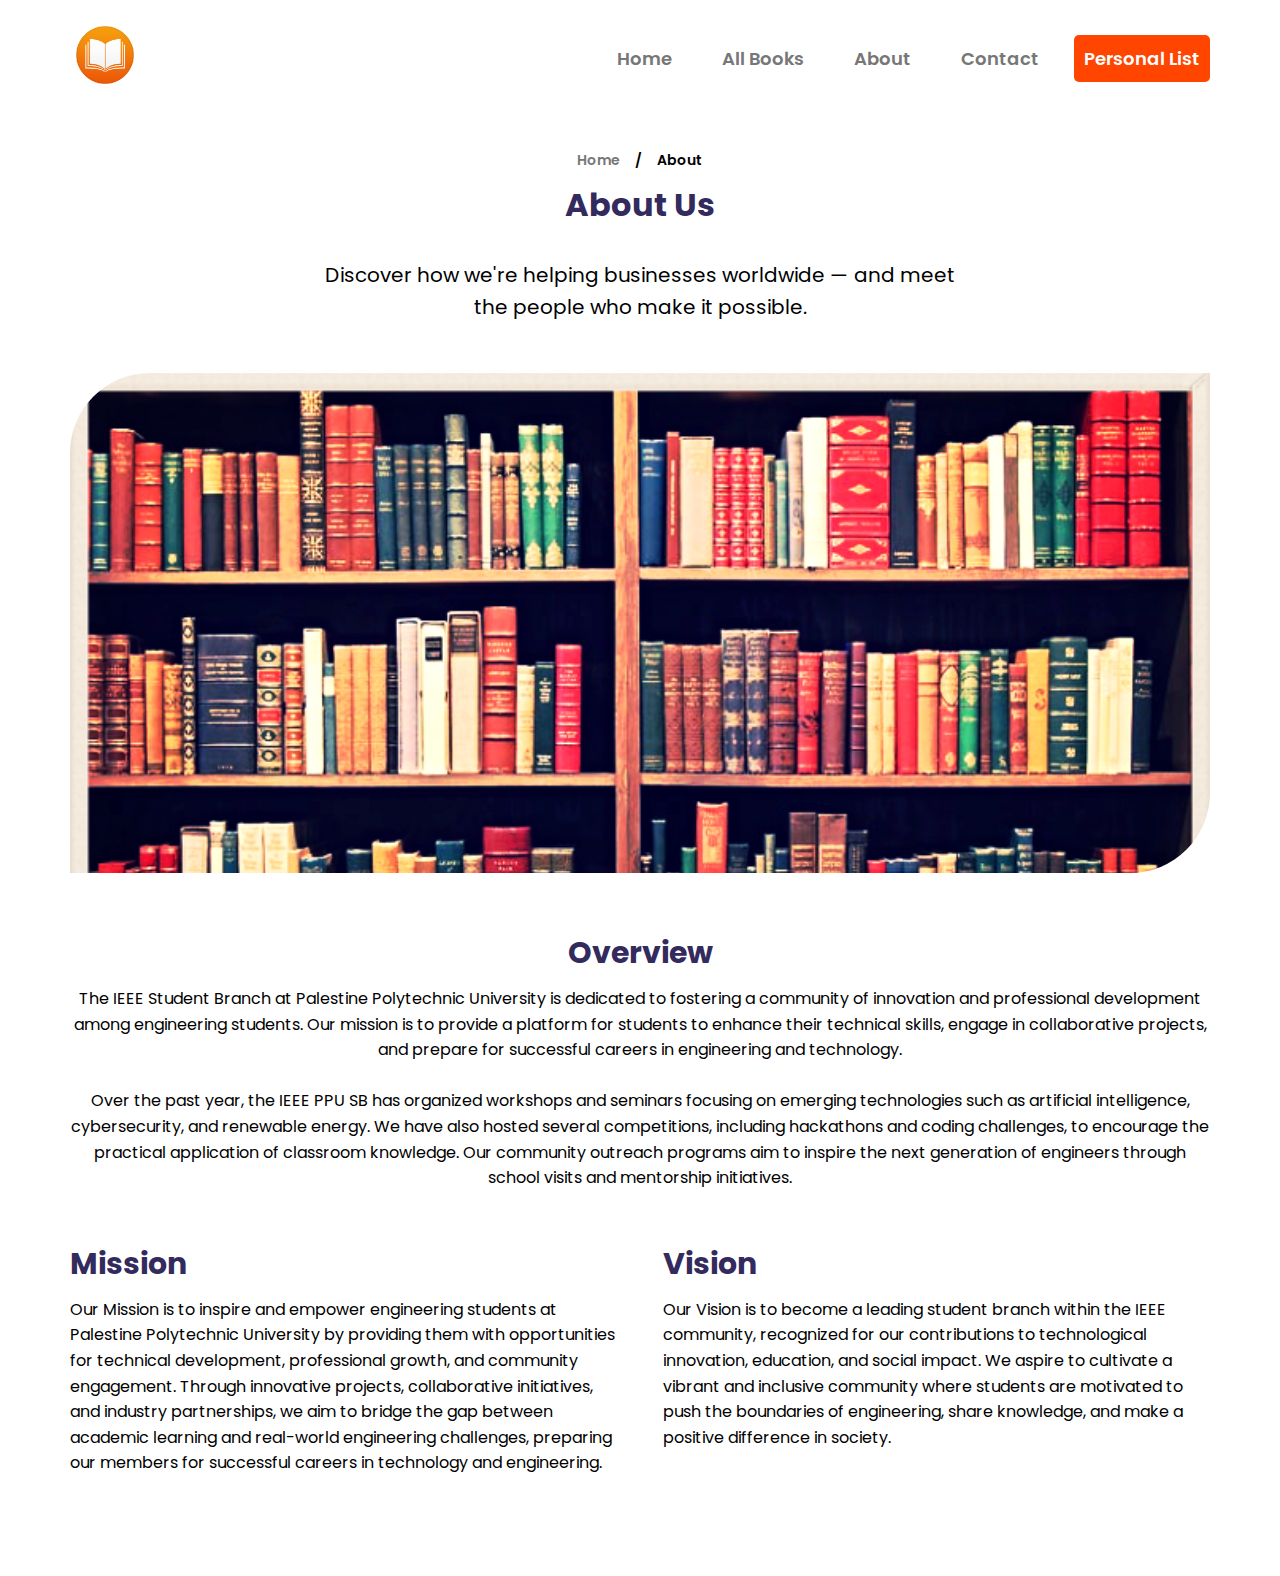
==== about.html @ 772a3d78 "create mobile sidebar" ====
<!DOCTYPE html>
<html lang="en">
  <head>
    <meta charset="UTF-8" />
    <meta name="viewport" content="width=device-width, initial-scale=1.0" />
    <!-- Title Tags -->
    <title>Document</title>
    <!-- Home Css File -->
    <link rel="stylesheet" href="./css/home.css" />
    <!-- Main Css File -->
    <link rel="stylesheet" href="./css/about.css" />
    <!-- Google Font Library -->
    <link rel="preconnect" href="https://fonts.googleapis.com" />
    <link rel="preconnect" href="https://fonts.gstatic.com" crossorigin />
    <link
      href="https://fonts.googleapis.com/css2?family=Poppins:ital,wght@0,100;0,200;0,300;0,400;0,500;0,600;0,700;0,800;0,900;1,100;1,200;1,300;1,400;1,500;1,600;1,700;1,800;1,900&display=swap"
      rel="stylesheet"
    />
    <!-- Font Awesome Library -->
    <link
      rel="stylesheet"
      href="https://cdnjs.cloudflare.com/ajax/libs/font-awesome/6.0.0-beta3/css/all.min.css"
    />
  </head>
  <body>
    <!-- Start Header Section -->
    <header class="header">
      <div class="container">
        <div class="logo">
          <img src="./assest/logo.png" alt="logo" />
        </div>
        <i id="menu-bars" class="fa-solid fa-bars"></i>
        <nav class="navbar">
          <ul class="sidebar">
            <li class="close-sidebar" id="close-sidebar">&times;</li>
            <li class="image">
              <img src="./assest/logo.png" alt="" />
            </li>
            <li><a href="./index.html">Home</a></li>
            <li><a href="./allBooks.html">All Books</a></li>
            <li><a href="./about.html">About</a></li>
            <li><a href="#Contact">Contact</a></li>
            <li><a href="./personalList.html">Personal List</a></li>
          </ul>
        </nav>
      </div>
    </header>
    <!-- End Header Section -->
    <!-- Start About Section -->
    <div class="about-us">
      <div class="container">
        <ul>
          <li>
            <a href="/">Home</a>
          </li>
          <li>/</li>
          <li>About</li>
        </ul>

        <div class="header-of-about">
          <h1>About Us</h1>
          <p>
            Discover how we're helping businesses worldwide — and meet the
            people who make it possible.
          </p>
        </div>

        <div class="image">
          <img src="./assest//art-gallery.png" alt="" />
        </div>
        <div class="overview">
          <h2>Overview</h2>
          <p>
            The IEEE Student Branch at Palestine Polytechnic University is
            dedicated to fostering a community of innovation and professional
            development among engineering students. Our mission is to provide a
            platform for students to enhance their technical skills, engage in
            collaborative projects, and prepare for successful careers in
            engineering and technology. <br />
            <br />
            Over the past year, the IEEE PPU SB has organized workshops and
            seminars focusing on emerging technologies such as artificial
            intelligence, cybersecurity, and renewable energy. We have also
            hosted several competitions, including hackathons and coding
            challenges, to encourage the practical application of classroom
            knowledge. Our community outreach programs aim to inspire the next
            generation of engineers through school visits and mentorship
            initiatives.
          </p>
        </div>
        <div class="mission-vision">
          <div class="mission">
            <h2>Mission</h2>
            <p>
              Our Mission is to inspire and empower engineering students at
              Palestine Polytechnic University by providing them with
              opportunities for technical development, professional growth, and
              community engagement. Through innovative projects, collaborative
              initiatives, and industry partnerships, we aim to bridge the gap
              between academic learning and real-world engineering challenges,
              preparing our members for successful careers in technology and
              engineering.
            </p>
          </div>
          <div class="vision">
            <h2>Vision</h2>
            <p>
              Our Vision is to become a leading student branch within the IEEE
              community, recognized for our contributions to technological
              innovation, education, and social impact. We aspire to cultivate a
              vibrant and inclusive community where students are motivated to
              push the boundaries of engineering, share knowledge, and make a
              positive difference in society.
            </p>
          </div>
        </div>
      </div>
    </div>
    <!-- End About Section -->

    <script src="./script.js"></script>
  </body>
</html>
---- css/home.css ----
/* Global Rule */
* {
  box-sizing: border-box;
  margin: 0;
  padding: 0;
}

:root {
  --landing-background-color: rgb(234 226 213);
  --orange-color: rgb(255 81 0);
}

html {
  scroll-behavior: smooth;
}

body {
  font-family: "Poppins", serif;
}

a {
  text-decoration: none;
}

ul {
  list-style: none;
}

.container {
  padding: 0 15px;
  margin: 0 auto;
}

/* Small Screen */
@media (min-width: 768px) {
  .container {
    width: 750px;
  }
}

/* Medium Screen */
@media (min-width: 992px) {
  .container {
    width: 970px;
  }
}

/* Large Screen */
@media (min-width: 1200px) {
  .container {
    width: 1170px;
  }
}
/* Global Rule */

/* Start Header */
.header {
  position: absolute;
  width: 100%;
  left: 0;
  margin-top: 20px;
  z-index: 100;
}

.header .container {
  display: flex;
  align-items: center;
  justify-content: space-between;
}

.header .container .logo {
  cursor: pointer;
  width: 70px;
}

@media (max-width: 991px) {
  .header .container .logo {
    width: 50px;
  }
}

.header .container .logo img {
  max-width: 100%;
}

.header .container > i {
  color: white;
  font-size: 20px;
  display: none;
}

@media (max-width:767px) {
.header .container > i {
  display: block;
}
}

.header .container .navbar ul {
  display: flex;
  align-items: center;
  gap: 20px;
}

.header .container .navbar ul li:first-of-type {
  display: none;
}

.header .container .navbar ul li.image {
  display: none;
}

@media (max-width: 767px) {
  .header .container .navbar {
    opacity: 0;
    display: none;
    visibility: hidden;
    position: absolute;
    top: -20px;
    left: 0;
    width: 100%;
    background-color: rgba(0, 0, 0, 0.5);
  }

  .header .container .navbar.show {
    opacity: 1;
    display: block;
    visibility: visible;
  }

  .header .container .navbar ul {
    flex-direction: column;
    max-width: 85%;
    background-color: white;
    min-height: 100vh;
    padding-top: 100px;
    gap: 0;
    position: relative;
  }

  @keyframes open-slide-sidebar {
    0% {
      opacity: 0;
      left: -100%;
    }
    100% {
      opacity: 1;
      left: 0;
    }
  }

  .header .container .navbar ul.show {
    animation: open-slide-sidebar 1s forwards;
  }

  .header .container .navbar ul li:first-of-type {
    display: block;
    position: absolute;
    color: black;
    right: 20px;
    top: 20px;
    font-size: 40px;
  }

  .header .container .navbar ul li.image {
    display: block;
  }

  .header .container .navbar ul li.image img {
    width: 40px;
    max-width: 100%;
    position: absolute;
    top: 20px;
    left: 10px;
  }

  .header .container .navbar ul li:last-of-type a {
    position: absolute;
    z-index: 10;
    bottom: 30px;
    left: 50%;
    transform: translateX(-50%);
    border-radius: 5px;
    text-align: center;
    cursor: pointer;
    background-color: var(--orange-color);
    width: 80%;
  }
}

.header .container .navbar ul li a {
  display: block;
  padding: 15px;
  color: #777;
  font-weight: 600;
  transition: 0.3s;
  font-size: 18px;
}

@media (max-width: 767px) {
  .header .container .navbar ul li:not(:first-child) {
    width: 100%;
  }

  .header .container .navbar ul li a {
    color: black;
    padding: 30px 10px;
  }
}

.header .container .navbar ul li a:hover {
  color: black;
}

@keyframes click {
  0%,
  100% {
    scale: 1;
  }

  80% {
    scale: 0.9;
  }
}

header.header .container .navbar ul li a:active {
  animation: click 0.5s forwards;
}

header.header .container .navbar ul li:last-of-type {
  background-color: orangered;
  border-radius: 5px;
  transition: 0.3s;
}

header.header .container .navbar ul li:hover:last-of-type {
  background-color: rgb(248, 96, 40);
}

header.header .container .navbar ul li:last-of-type a {
  color: white;
  padding: 10px;
}
/* End Header */

/* Start Landing */
.landing {
  height: 100vh;
  background-image: url(../assest/landing.png);
  background-size: cover;
  background-color: #eae2d5;
  background-position: center top;
}

@media (max-width: 991px) {
  .landing {
    background-position: 700px;
  }

  .landing::before {
    content: "";
    position: absolute;
    top: 0;
    left: 0;
    width: 100%;
    height: 100%;
    background-color: rgba(0, 0, 0, 0.6);
  }
}

@media (max-width: 767px) {
  .landing {
    background-position: 600px;
  }
}

.landing .container {
  position: relative;
  top: 50%;
  transform: translateY(-50%);
}

@media (max-width: 991px) {
  .landing .container {
    text-align: center;
  }
}

.landing .container h1 {
  font-size: 50px;
}

@media (max-width: 991px) {
  .landing .container h1 {
    color: white;
  }
}

.landing .container p {
  margin-top: 20px;
  font-size: 25px;
  max-width: 450px;
  line-height: 1.6;
  color: #686666;
}

@media (max-width: 991px) {
  .landing .container p {
    color: white;
    margin: 20px auto 0;
  }
}

.landing .container .btns {
  max-width: 450px;
  display: flex;
  align-items: center;
  gap: 50px;
  margin-top: 30px;
}

@media (max-width: 991px) {
  .landing .container .btns {
    max-width: 100%;
    justify-content: center;
  }
}

.landing .container .btns a {
  padding: 15px 20px;
  border-radius: 10px;
  font-weight: 600;
  font-size: 15px;
  outline: none;
  border: none;
  transition: box-shadow 0.3s ease, transform 1s ease;
}

.landing .container .btns a:hover {
  box-shadow: 0 0 10px rgba(128, 128, 128, 0.6);
}

.landing .container .btns a:active {
  transform: translateY(-10px);
}

.landing .container .btns a:first-of-type {
  background-color: orangered;
  color: white;
}

.landing .container .btns a:last-of-type {
  background-color: white;
  color: orangered;
}
/* End Landing */

/* Start Books Section */
.all-books {
  padding: 50px 0 100px;
}

.trending:first-of-type {
  margin-bottom: 80px;
}

.trending .trend-header {
  display: flex;
  justify-content: space-between;
  align-items: center;
  margin-bottom: 20px;
}

.trending .trend-header h3 {
  font-size: 40px;
  font-weight: bold;
  color: var(--orange-color);
}

.trending .trend-header a {
  font-size: 20px;
  color: var(--orange-color);
  cursor: pointer;
  transition: color 0.3s;
}

.trending .trend-header a:hover {
  color: #0056b3;
}

/* Book Row Styling */
.books-row {
  display: grid;
  grid-template-columns: repeat(auto-fill, minmax(250px, 1fr));
  gap: 30px;
}

.book {
  text-align: center;
}

.book .image {
  padding: 25px;
  background-color: var(--landing-background-color);
}

.book img {
  max-width: 100%;
  max-height: 300px;
  border: 3px solid var(--orange-color);
  background-color: var(--landing-background-color);
}

.book .info {
  padding: 20px;
  background-color: rgba(197, 197, 197, 0.1);
}

.book h5 {
  font-size: 18px;
  font-weight: bold;
  color: #333;
  margin-bottom: 8px;
}

.book p {
  font-size: 16px;
  color: #777;
  margin-bottom: 8px;
}

.book .status {
  display: block;
  font-size: 14px;
  color: #f00;
  margin-bottom: 8px;
}

.book .rating {
  display: block;
  font-size: 14px;
  color: #007bff;
}

.book .info > button {
  all: unset;
  display: block;
  margin: 15px auto 5px;
  background-color: var(--orange-color);
  color: white;
  font-size: 14px;
  padding: 5px 10px;
  border-radius: 5px;
  cursor: pointer;
}
/* End Books Section */

/* start Contact Section */
.contact-section {
  padding: 100px 0;
  background-color: var(--landing-background-color);
}
.contact-section .container {
  display: flex;
  flex-direction: column;
  align-items: center;
}
.contact-section .contact-header h2 {
  font-size: 48px;
  color: var(--orange-color);
  font-weight: bold;
  margin-bottom: 20px;
}
.contact-section .contact-header p {
  font-size: 18px;
  color: #555;
  margin-bottom: 50px;
  text-align: center;
}
.contact-section .contact-content {
  display: flex;
  justify-content: space-between;
  gap: 50px;
  width: 100%;
  max-width: 1200px;
  flex-wrap: wrap;
}
.contact-section .contact-form {
  flex: 1;
  max-width: 600px;
}
.contact-section .contact-form form {
  display: flex;
  flex-direction: column;
  gap: 20px;
}
.contact-section .form-group {
  display: flex;
  flex-direction: column;
}
.contact-section .form-group label {
  font-size: 18px;
  font-weight: bold;
  color: var(--orange-color);
  margin-bottom: 10px;
}
.contact-section .form-group input,
.contact-section .form-group textarea {
  padding: 10px;
  border: 2px solid #ddd;
  border-radius: 5px;
  font-size: 16px;
  outline: none;
  transition: border-color 0.3s ease;
}
.contact-section .form-group input:focus,
.contact-section .form-group textarea:focus {
  border-color: var(--orange-color);
}
.contact-section .submit-btn {
  padding: 12px 30px;
  background-color: var(--orange-color);
  color: #fff;
  border: none;
  border-radius: 5px;
  cursor: pointer;
  font-size: 18px;
  font-weight: bold;
  transition: background-color 0.3s ease, transform 0.2s ease;
}
.contact-section .submit-btn:hover {
  background-color: #ff7f00;
  transform: scale(1.05);
}
.contact-section .contact-info {
  flex: 1;
  max-width: 500px;
}
.contact-section .info-box {
  display: flex;
  align-items: center;
  gap: 20px;
  margin-bottom: 30px;
}
.contact-section .info-box i {
  font-size: 24px;
  color: var(--orange-color);
}
.contact-section .info-box p {
  font-size: 18px;
  color: #333;
}
.contact-section .social-icons {
  display: flex;
  gap: 20px;
  margin-top: 30px;
}
.contact-section .social-icons a {
  font-size: 24px;
  color: var(--orange-color);
  transition: color 0.3s ease, transform 0.2s ease;
}

.contact-section .social-icons a:hover {
  color: #ff7f00;
  transform: scale(1.1);
}
/* End Contact Section */
---- css/about.css ----
header .container > i {
  color: black !important;
}

.about-us > .container {
  padding-top: 150px;
}

.about-us > .container ul {
  display: flex;
  justify-content: center;
  gap: 15px;
}

.about-us > .container ul li {
  font-weight: 600;
  font-size: 14px;
}

.about-us > .container ul li a {
  color: #777;
}

.about-us > .container .header-of-about {
  margin-top: 10px;
  text-align: center;
}

.about-us > .container .header-of-about h1 {
  color: #332a5d;
}

.about-us > .container .header-of-about p {
  font-size: 20px;
  max-width: 650px;
  margin: 30px auto 50px;
  line-height: 1.6;
}

.about-us > .container .image img {
  width: 100%;
  max-width: 100%;
  max-height: 500px;
  object-fit: cover;
  object-position: top;
  border-radius: 80px 0 80px 0;
}

.about-us > .container .overview {
  margin-top: 50px;
  text-align: center;
}

.about-us > .container .overview h2 {
  font-size: 30px;
  color: #332a5d;
}

.about-us > .container .overview p {
  margin-top: 10px;
  line-height: 1.6;
}

.about-us > .container .mission-vision {
  display: flex;
  gap: 4%;
  margin: 50px 0 100px;
}

@media (max-width: 767px) {
  .about-us > .container .mission-vision {
    flex-direction: column;
    gap: 50px;
  }
}

.about-us > .container .mission-vision .mission,
.about-us > .container .mission-vision .vision {
  max-width: 48%;
}

@media (max-width: 767px) {
  .about-us > .container .mission-vision .mission,
  .about-us > .container .mission-vision .vision {
    max-width: 100%;
  }
}

.about-us > .container .mission-vision .mission h2,
.about-us > .container .mission-vision .vision h2 {
  color: #332a5d;
  font-size: 30px;
}

@media (max-width: 767px) {
  .about-us > .container .mission-vision .mission h2,
  .about-us > .container .mission-vision .vision h2 {
    text-align: center;
  }
}

.about-us > .container .mission-vision .mission p,
.about-us > .container .mission-vision .vision p {
  line-height: 1.6;
  margin-top: 10px;
}

@media (max-width: 767px) {
  .about-us > .container .mission-vision .mission p,
  .about-us > .container .mission-vision .vision p {
    text-align: center;
  }
}
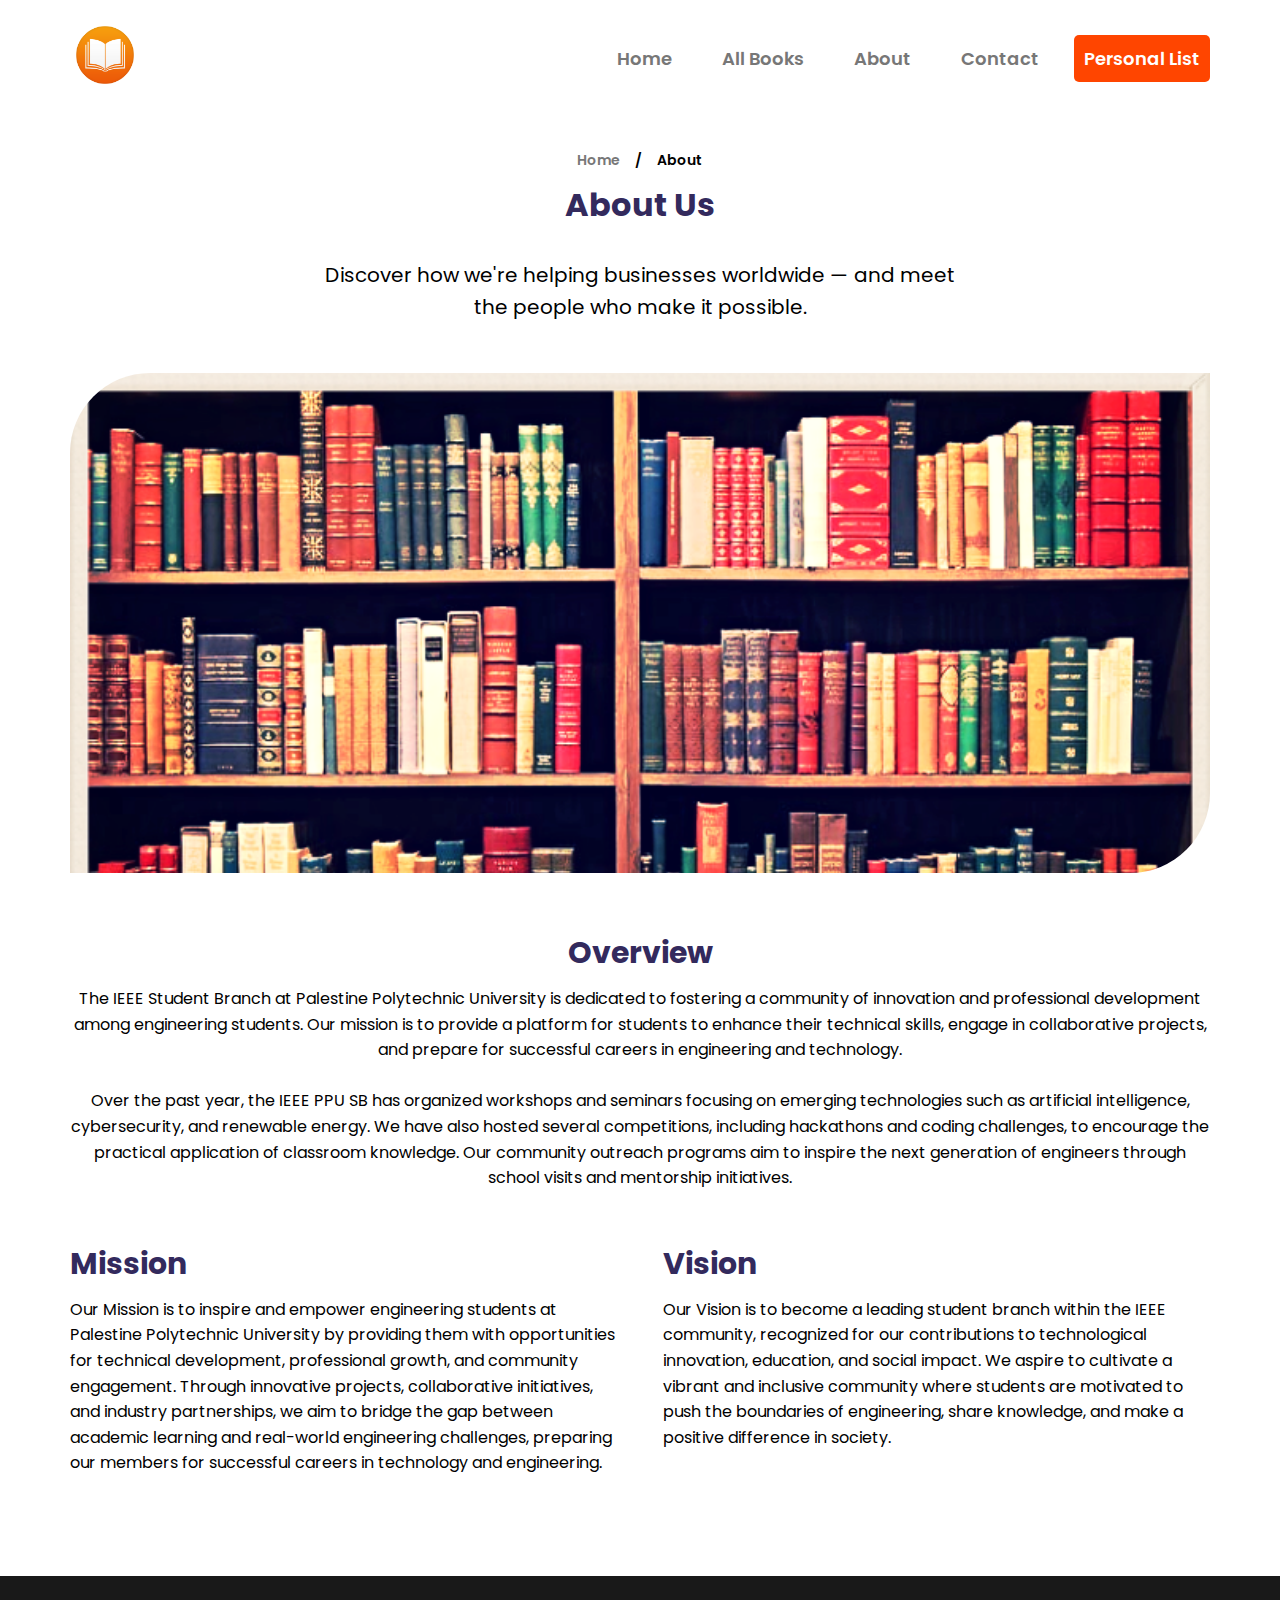
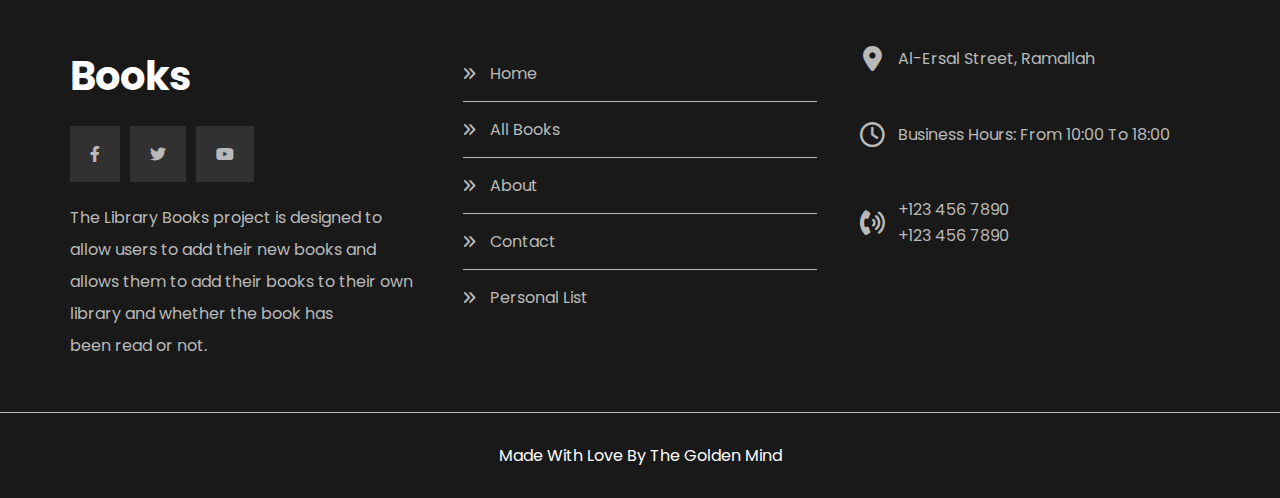
==== commit f157ca4a: "create footer" ====
--- a/about.html
+++ b/about.html
@@ -24,7 +24,7 @@
   </head>
   <body>
     <!-- Start Header Section -->
-    <header class="header">
+    <header class="header" id="top">
       <div class="container">
         <div class="logo">
           <img src="./assest/logo.png" alt="logo" />
@@ -36,11 +36,13 @@
             <li class="image">
               <img src="./assest/logo.png" alt="" />
             </li>
-            <li><a href="./index.html">Home</a></li>
-            <li><a href="./allBooks.html">All Books</a></li>
-            <li><a href="./about.html">About</a></li>
-            <li><a href="#Contact">Contact</a></li>
-            <li><a href="./personalList.html">Personal List</a></li>
+            <li><a class="links" href="./index.html">Home</a></li>
+            <li><a class="links" href="./allBooks.html">All Books</a></li>
+            <li><a class="links" href="./about.html">About</a></li>
+            <li><a class="links" href="./index.html#Contact">Contact</a></li>
+            <li>
+              <a class="links" href="./personalList.html">Personal List</a>
+            </li>
           </ul>
         </nav>
       </div>
@@ -117,7 +119,72 @@
       </div>
     </div>
     <!-- End About Section -->
-
+    <!-- Start Footer Section -->
+    <div class="footer">
+      <div class="container">
+        <div class="cols-container">
+          <div class="col-one">
+            <h3>Books</h3>
+            <div class="icons">
+              <i class="fab fa-facebook-f"></i>
+              <i class="fab fa-twitter"></i>
+              <i class="fab fa-youtube"></i>
+            </div>
+            <p>
+              The Library Books project is designed to allow users to add their
+              new books and allows them to add their books to their own library
+              and whether the book has been read or not.
+            </p>
+          </div>
+          <div class="col-two">
+            <ul>
+              <li>
+                <a href="#top"><i class="fa-solid fa-angles-right"></i> Home</a>
+              </li>
+              <li>
+                <a href="./allBooks.html"
+                  ><i class="fa-solid fa-angles-right"></i> All Books</a
+                >
+              </li>
+              <li>
+                <a href="/about.html"
+                  ><i class="fa-solid fa-angles-right"></i> About</a
+                >
+              </li>
+              <li>
+                <a href="./index.html#Contact"
+                  ><i class="fa-solid fa-angles-right"></i> Contact</a
+                >
+              </li>
+              <li>
+                <a href="./personalList.html"
+                  ><i class="fa-solid fa-angles-right"></i> Personal List</a
+                >
+              </li>
+            </ul>
+          </div>
+          <div class="col-three">
+            <div class="info">
+              <i class="fas fa-map-marker-alt fa-fw"></i>
+              <p class="text">Al-Ersal Street, Ramallah</p>
+            </div>
+            <div class="info">
+              <i class="far fa-clock fa-fw"></i>
+              <p>Business Hours: From 10:00 To 18:00</p>
+            </div>
+            <div class="info">
+              <i class="fas fa-phone-volume fa-fw"></i>
+              <div class="text">
+                <p>+123 456 7890</p>
+                <p>+123 456 7890</p>
+              </div>
+            </div>
+          </div>
+        </div>
+      </div>
+      <div class="foot">Made With Love By The Golden Mind</div>
+    </div>
+    <!-- End Footer Section -->
     <script src="./script.js"></script>
   </body>
 </html>
--- a/css/home.css
+++ b/css/home.css
@@ -89,10 +89,11 @@
   display: none;
 }
 
-@media (max-width:767px) {
-.header .container > i {
-  display: block;
-}
+@media (max-width: 767px) {
+  .header .container > i {
+    display: block;
+    cursor: pointer;
+  }
 }
 
 .header .container .navbar ul {
@@ -196,6 +197,12 @@
   font-size: 18px;
 }
 
+@media (max-width: 991px) {
+  .header .container .navbar ul li a {
+    color: white;
+  }
+}
+
 @media (max-width: 767px) {
   .header .container .navbar ul li:not(:first-child) {
     width: 100%;
@@ -208,7 +215,7 @@
 }
 
 .header .container .navbar ul li a:hover {
-  color: black;
+  color: var(--orange-color);
 }
 
 @keyframes click {
@@ -433,6 +440,7 @@
   font-size: 14px;
   color: #f00;
   margin-bottom: 8px;
+  cursor: pointer;
 }
 
 .book .rating {
@@ -459,31 +467,40 @@
   padding: 100px 0;
   background-color: var(--landing-background-color);
 }
+
 .contact-section .container {
   display: flex;
   flex-direction: column;
-  align-items: center;
-}
+}
+
+@media (max-width: 767px) {
+  .contact-section .contact-header {
+    text-align: center;
+  }
+}
+
 .contact-section .contact-header h2 {
-  font-size: 48px;
+  font-size: 45px;
   color: var(--orange-color);
   font-weight: bold;
   margin-bottom: 20px;
 }
+
 .contact-section .contact-header p {
   font-size: 18px;
   color: #555;
   margin-bottom: 50px;
-  text-align: center;
-}
+  line-height: 1.6;
+}
+
 .contact-section .contact-content {
   display: flex;
   justify-content: space-between;
+  align-items: center;
   gap: 50px;
-  width: 100%;
-  max-width: 1200px;
   flex-wrap: wrap;
 }
+
 .contact-section .contact-form {
   flex: 1;
   max-width: 600px;
@@ -493,16 +510,23 @@
   flex-direction: column;
   gap: 20px;
 }
+
 .contact-section .form-group {
   display: flex;
   flex-direction: column;
 }
+
 .contact-section .form-group label {
   font-size: 18px;
   font-weight: bold;
   color: var(--orange-color);
   margin-bottom: 10px;
 }
+
+.contact-section .form-group textarea {
+  resize: none;
+}
+
 .contact-section .form-group input,
 .contact-section .form-group textarea {
   padding: 10px;
@@ -565,3 +589,133 @@
   transform: scale(1.1);
 }
 /* End Contact Section */
+
+/* Start Footer */
+.footer {
+  padding: 70px 0 0;
+  background-color: #191919;
+  color: white;
+}
+
+.footer .cols-container {
+  display: grid;
+  grid-template-columns: repeat(auto-fill, minmax(350px, 1fr));
+  gap: 40px;
+}
+
+@media (max-width: 767px) {
+  .footer .cols-container .col-one {
+    text-align: center;
+  }
+}
+
+.footer .cols-container .col-one h3 {
+  font-size: 40px;
+}
+
+.footer .cols-container .col-one .icons {
+  margin: 20px 0;
+  display: flex;
+  gap: 10px;
+}
+
+@media (max-width: 767px) {
+  .footer .cols-container .col-one .icons {
+    width: 100%;
+    justify-content: center;
+  }
+}
+
+.footer .cols-container .col-one .icons i {
+  padding: 20px;
+  background-color: #313131;
+  color: #b9b9b9;
+  cursor: pointer;
+  transition: 0.3s;
+}
+
+.footer .cols-container .col-one .icons i.fa-facebook-f:hover {
+  background-color: #1877f2;
+}
+
+.footer .cols-container .col-one .icons i.fa-twitter:hover {
+  background-color: #1da1f2;
+}
+
+.footer .cols-container .col-one .icons i.fa-youtube:hover {
+  background-color: #ff0000;
+}
+
+.footer .cols-container .col-one p {
+  color: #b9b9b9;
+  line-height: 2;
+  font-size: 16px;
+}
+
+.footer .cols-container .col-two ul li:not(:last-child) {
+  border-bottom: 1px solid #b9b9b9;
+}
+
+.footer .cols-container .col-two ul li a {
+  display: block;
+  padding: 15px 0;
+  color: #b9b9b9;
+  transition: 0.3s;
+}
+
+@media (max-width: 767px) {
+  .footer .cols-container .col-two ul li a {
+    text-align: center;
+  }
+}
+
+.footer .cols-container .col-two ul li a:hover {
+  color: white;
+  margin-left: 10px;
+}
+
+.footer .cols-container .col-two ul li a i {
+  color: var(--main-color);
+  margin-right: 10px;
+  font-size: 14px;
+}
+
+.footer .cols-container .col-three {
+  display: flex;
+  flex-direction: column;
+  gap: 50px;
+}
+
+.footer .cols-container .col-three .info {
+  display: flex;
+  align-items: center;
+  line-height: 1.6;
+  color: #b9b9b9;
+}
+
+@media (max-width: 767px) {
+  .footer .cols-container .col-three .info {
+    flex-direction: column;
+  }
+}
+
+.footer .cols-container .col-three .info i {
+  color: var(--main-color);
+  font-size: 25px;
+  margin-right: 10px;
+}
+
+@media (max-width: 767px) {
+  .footer .cols-container .col-three .info i {
+    margin-bottom: 20px;
+  }
+}
+
+
+.footer .foot {
+  text-align: center;
+  margin-top: 50px;
+  padding: 30px 0;
+  border-top: 1px solid #b9b9b9;
+}
+/* End Footer */
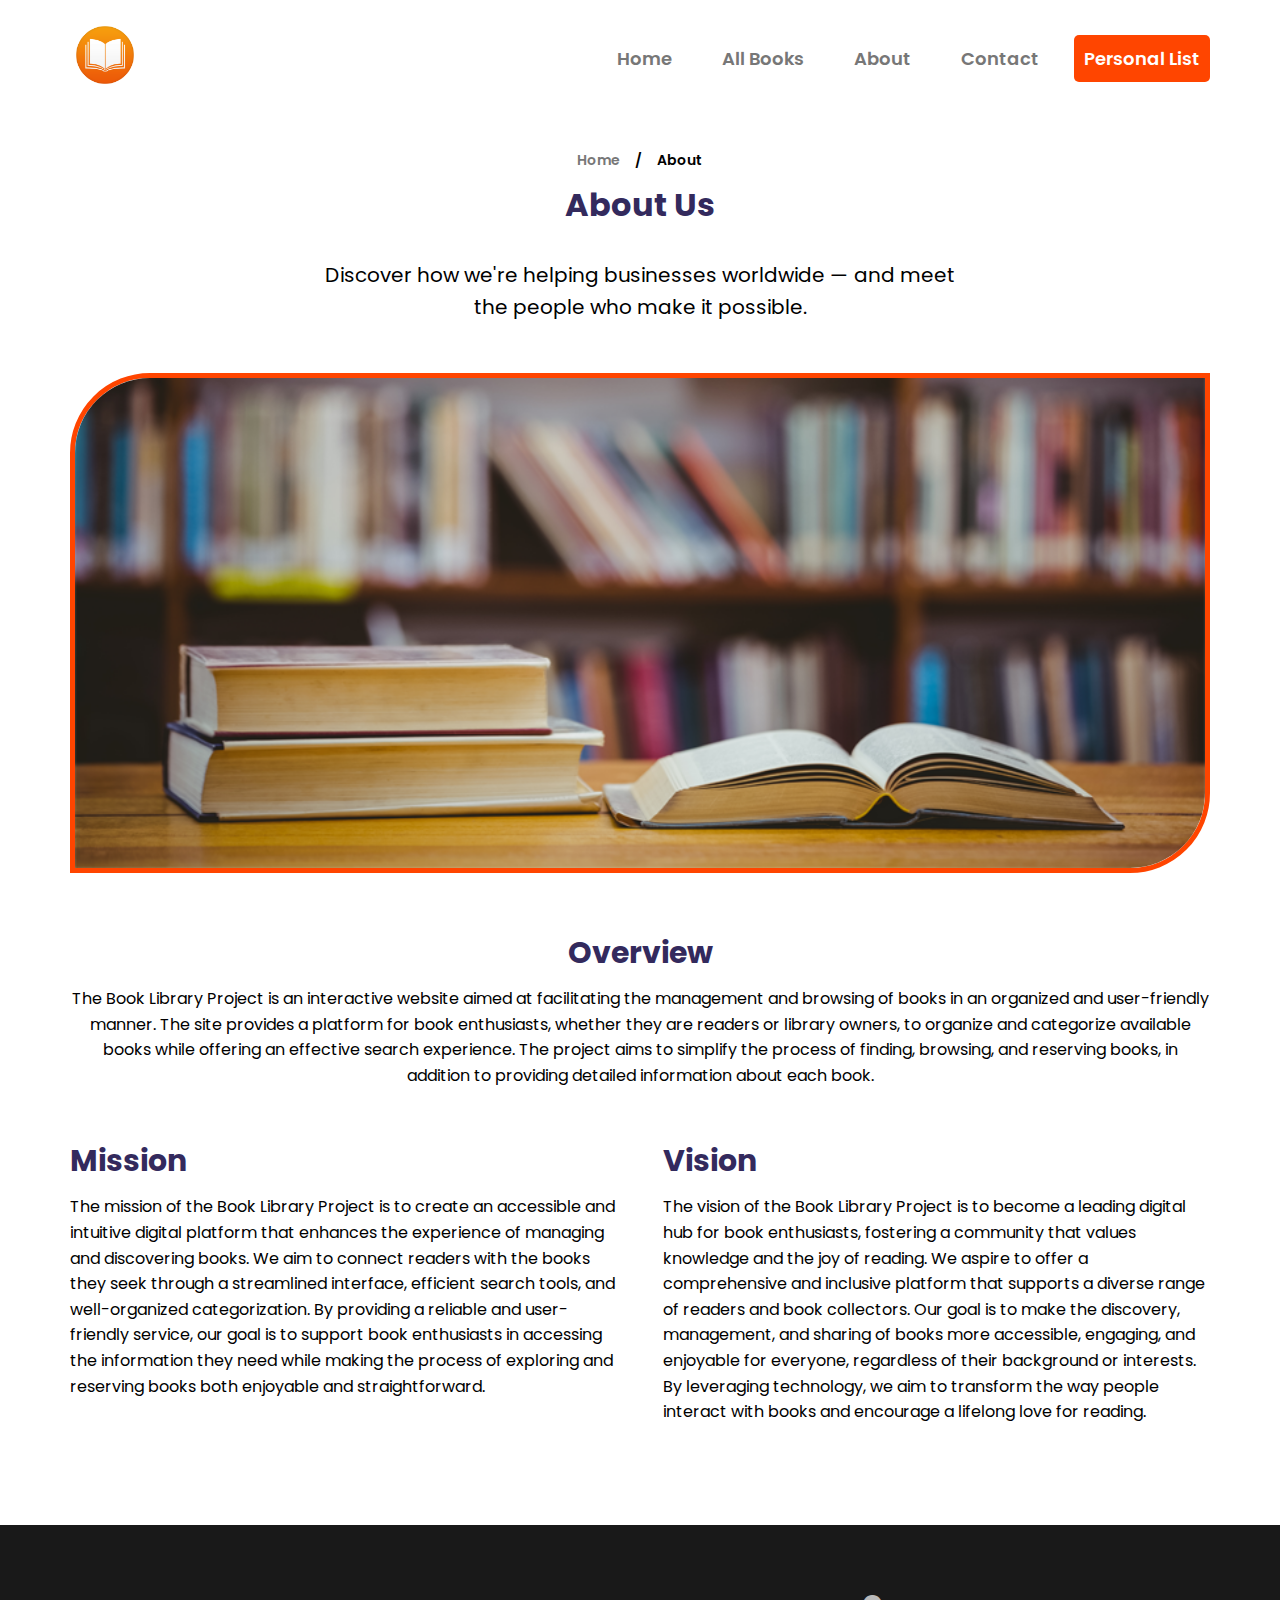
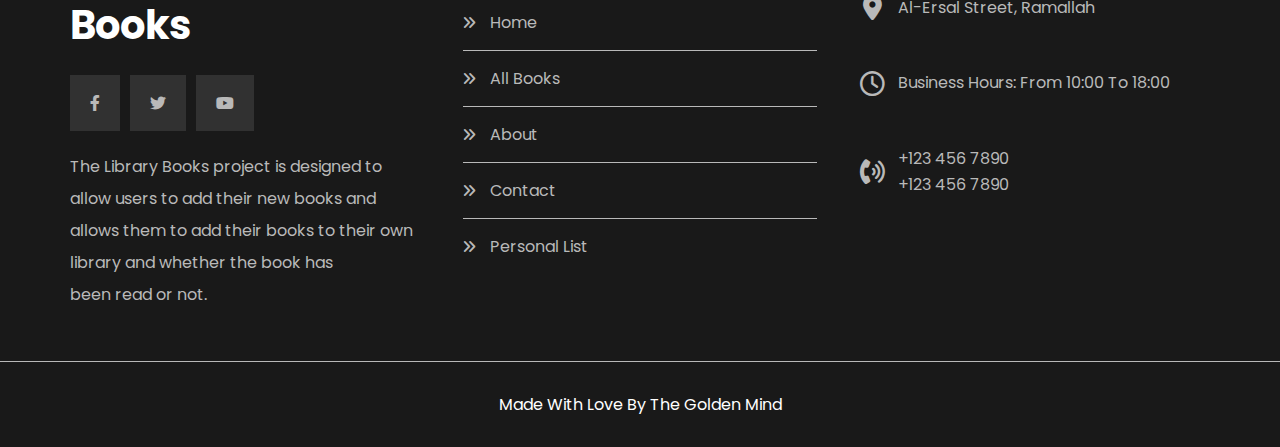
==== commit 1833ddb7: "edit about page" ====
--- a/about.html
+++ b/about.html
@@ -53,7 +53,7 @@
       <div class="container">
         <ul>
           <li>
-            <a href="/">Home</a>
+            <a href="./index.html">Home</a>
           </li>
           <li>/</li>
           <li>About</li>
@@ -68,51 +68,48 @@
         </div>
 
         <div class="image">
-          <img src="./assest//art-gallery.png" alt="" />
+          <img src="./assest/art-gallery.png" alt="" />
         </div>
         <div class="overview">
           <h2>Overview</h2>
           <p>
-            The IEEE Student Branch at Palestine Polytechnic University is
-            dedicated to fostering a community of innovation and professional
-            development among engineering students. Our mission is to provide a
-            platform for students to enhance their technical skills, engage in
-            collaborative projects, and prepare for successful careers in
-            engineering and technology. <br />
-            <br />
-            Over the past year, the IEEE PPU SB has organized workshops and
-            seminars focusing on emerging technologies such as artificial
-            intelligence, cybersecurity, and renewable energy. We have also
-            hosted several competitions, including hackathons and coding
-            challenges, to encourage the practical application of classroom
-            knowledge. Our community outreach programs aim to inspire the next
-            generation of engineers through school visits and mentorship
-            initiatives.
+            The Book Library Project is an interactive website aimed at
+            facilitating the management and browsing of books in an organized
+            and user-friendly manner. The site provides a platform for book
+            enthusiasts, whether they are readers or library owners, to organize
+            and categorize available books while offering an effective search
+            experience. The project aims to simplify the process of finding,
+            browsing, and reserving books, in addition to providing detailed
+            information about each book.
           </p>
         </div>
         <div class="mission-vision">
           <div class="mission">
             <h2>Mission</h2>
             <p>
-              Our Mission is to inspire and empower engineering students at
-              Palestine Polytechnic University by providing them with
-              opportunities for technical development, professional growth, and
-              community engagement. Through innovative projects, collaborative
-              initiatives, and industry partnerships, we aim to bridge the gap
-              between academic learning and real-world engineering challenges,
-              preparing our members for successful careers in technology and
-              engineering.
+              The mission of the Book Library Project is to create an accessible
+              and intuitive digital platform that enhances the experience of
+              managing and discovering books. We aim to connect readers with the
+              books they seek through a streamlined interface, efficient search
+              tools, and well-organized categorization. By providing a reliable
+              and user-friendly service, our goal is to support book enthusiasts
+              in accessing the information they need while making the process of
+              exploring and reserving books both enjoyable and straightforward.
             </p>
           </div>
           <div class="vision">
             <h2>Vision</h2>
             <p>
-              Our Vision is to become a leading student branch within the IEEE
-              community, recognized for our contributions to technological
-              innovation, education, and social impact. We aspire to cultivate a
-              vibrant and inclusive community where students are motivated to
-              push the boundaries of engineering, share knowledge, and make a
-              positive difference in society.
+              The vision of the Book Library Project is to become a leading
+              digital hub for book enthusiasts, fostering a community that
+              values knowledge and the joy of reading. We aspire to offer a
+              comprehensive and inclusive platform that supports a diverse range
+              of readers and book collectors. Our goal is to make the discovery,
+              management, and sharing of books more accessible, engaging, and
+              enjoyable for everyone, regardless of their background or
+              interests. By leveraging technology, we aim to transform the way
+              people interact with books and encourage a lifelong love for
+              reading.
             </p>
           </div>
         </div>
--- a/css/about.css
+++ b/css/about.css
@@ -42,8 +42,9 @@
   max-width: 100%;
   max-height: 500px;
   object-fit: cover;
-  object-position: top;
+  object-position: bottom;
   border-radius: 80px 0 80px 0;
+  border: 5px solid orangered;
 }
 
 .about-us > .container .overview {
